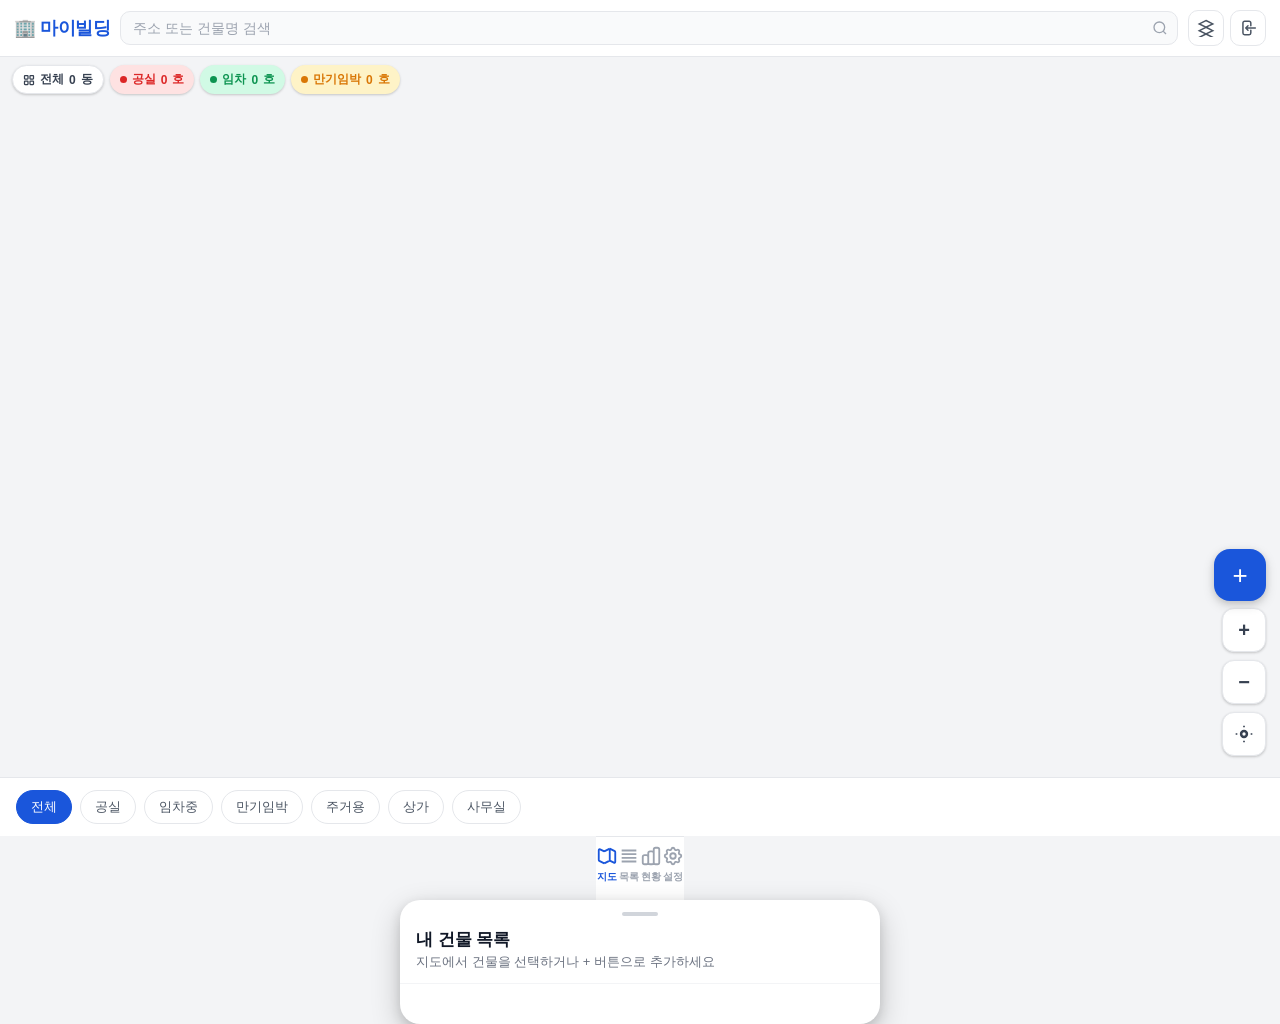
==== REMS/src/main/resources/static/main.html @ bf8f6534 "운영 경로로 수정" ====
<!DOCTYPE html>
<html lang="ko">
<head>
    <meta charset="UTF-8">
    <meta name="viewport" content="width=device-width, initial-scale=1.0, maximum-scale=1.0, user-scalable=no">
    <meta name="theme-color" content="#1a56db">
    <meta name="apple-mobile-web-app-capable" content="yes">
    <meta name="apple-mobile-web-app-status-bar-style" content="default">
    <meta name="apple-mobile-web-app-title" content="마이빌딩">
    <title>마이빌딩 — 부동산 현황 관리</title>
    <link rel="manifest" href="manifest.json">
    <link rel="apple-touch-icon" href="icons/icon-192.png">

    <!-- 스타일시트 -->
    <link rel="stylesheet" href="main.css">
</head>
<body>
<div id="app">
    <!-- TOP BAR -->
    <div id="topbar">
        <div class="logo">🏢 마이빌딩</div>
        <div id="search-wrap" style="position:relative;">
            <input id="search-input" type="text" placeholder="주소 또는 건물명 검색" autocomplete="off">
            <svg class="search-icon" width="16" height="16" fill="none" viewBox="0 0 24 24" stroke="currentColor" stroke-width="2">
                <circle cx="11" cy="11" r="8"/><path d="m21 21-4.35-4.35"/>
            </svg>
            <div id="search-results"></div>
        </div>
        <div id="topbar-actions">
            <button class="icon-btn" id="layer-btn" title="레이어">
                <svg width="18" height="18" fill="none" viewBox="0 0 24 24" stroke="currentColor" stroke-width="2">
                    <path d="M12 2l9 4.5-9 4.5-9-4.5L12 2zm0 9l9 4.5-9 4.5-9-4.5 9-4.5zm0 9l9 4.5-9 4.5-9-4.5 9-4.5"/>
                </svg>
            </button>

            <button class="icon-btn" id="logout-btn" title="로그아웃" onclick="logout(); location.href='login.html';">
                <svg width="18" height="18" fill="none" viewBox="0 0 24 24" stroke="currentColor" stroke-width="2">
                    <path stroke-linecap="round" stroke-linejoin="round" d="M15.75 9V5.25A2.25 2.25 0 0013.5 3h-6a2.25 2.25 0 00-2.25 2.25v13.5A2.25 2.25 0 007.5 21h6a2.25 2.25 0 002.25-2.25V15M12 9l-3 3m0 0l3 3m-3-3h12.75" />
                </svg>
            </button>
        </div>
    </div>

    <!-- MAP AREA -->
    <div id="map-wrap">
        <div id="map"></div>

        <!-- Stats bar -->
        <div id="stats-bar">
            <div class="stat-chip all" id="stat-all">
                <svg width="12" height="12" fill="none" viewBox="0 0 24 24" stroke="currentColor" stroke-width="2.5">
                    <rect x="3" y="3" width="7" height="7" rx="1"/><rect x="14" y="3" width="7" height="7" rx="1"/>
                    <rect x="3" y="14" width="7" height="7" rx="1"/><rect x="14" y="14" width="7" height="7" rx="1"/>
                </svg>
                전체 <span id="cnt-all">0</span>동
            </div>
            <div class="stat-chip empty">
                <div class="stat-dot"></div> 공실 <span id="cnt-empty">0</span>호
            </div>
            <div class="stat-chip occupied">
                <div class="stat-dot"></div> 임차 <span id="cnt-occupied">0</span>호
            </div>
            <div class="stat-chip expiring">
                <div class="stat-dot"></div> 만기임박 <span id="cnt-expiring">0</span>호
            </div>
        </div>

        <!-- Map picker UI -->
        <div id="map-picker-bar">📍 지도를 이동해서 건물 위치를 설정하세요</div>
        <div id="map-picker-crosshair">
            <svg width="40" height="60" viewBox="0 0 40 60">
                <circle cx="20" cy="20" r="12" fill="#1a56db" opacity="0.9"/>
                <circle cx="20" cy="20" r="5" fill="white"/>
                <path d="M20 32 L20 50" stroke="#1a56db" stroke-width="2.5" stroke-linecap="round"/>
            </svg>
        </div>
        <button id="map-picker-confirm">✓ 이 위치로 설정</button>

        <!-- Floating controls -->
        <div class="map-float-controls">
            <button class="map-ctrl-btn" id="zoom-in-btn">+</button>
            <button class="map-ctrl-btn" id="zoom-out-btn">−</button>
            <button class="map-ctrl-btn" id="my-location-btn" title="내 위치">
                <svg width="20" height="20" fill="none" viewBox="0 0 24 24" stroke="currentColor" stroke-width="2">
                    <circle cx="12" cy="12" r="3"/><path d="M12 2v2m0 16v2M2 12h2m16 0h2"/>
                    <path d="M12 8a4 4 0 100 8 4 4 0 000-8z"/>
                </svg>
            </button>
        </div>
        <button id="add-btn-float" title="건물 추가">+</button>

        <!-- Filter bar -->
        <div id="filter-bar">
            <div class="filter-chip active" data-filter="all">전체</div>
            <div class="filter-chip" data-filter="empty">공실</div>
            <div class="filter-chip" data-filter="occupied">임차중</div>
            <div class="filter-chip" data-filter="expiring">만기임박</div>
            <div class="filter-chip" data-filter="residential">주거용</div>
            <div class="filter-chip" data-filter="commercial">상가</div>
            <div class="filter-chip" data-filter="office">사무실</div>
        </div>
    </div>

    <!-- BOTTOM SHEET -->
    <div id="bottom-sheet">
        <div class="sheet-handle" id="sheet-handle"></div>
        <div class="sheet-header" id="sheet-header">
            <button class="sheet-close" id="sheet-close" onclick="closeSheet()">✕</button>
            <div class="sheet-title" id="sheet-title">내 건물 목록</div>
            <div class="sheet-subtitle" id="sheet-subtitle">지도에서 건물을 선택하거나 + 버튼으로 추가하세요</div>
        </div>
        <div class="sheet-body" id="sheet-body"></div>
    </div>

    <!-- BOTTOM NAV -->
    <nav id="bottom-nav">
        <button class="nav-tab active" data-tab="map" onclick="switchTab('map')">
            <svg fill="none" viewBox="0 0 24 24" stroke="currentColor" stroke-width="2">
                <path d="M9 20l-5.447-2.724A1 1 0 013 16.382V5.618a1 1 0 011.447-.894L9 7m0 13l6-3m-6-10l6-3m0 13l4.553 2.276A1 1 0 0021 18.382V7.618a1 1 0 00-.553-.894L15 4m0 13V4"/>
            </svg>
            지도
        </button>
        <button class="nav-tab" data-tab="list" onclick="switchTab('list')">
            <svg fill="none" viewBox="0 0 24 24" stroke="currentColor" stroke-width="2">
                <path d="M4 6h16M4 10h16M4 14h16M4 18h16"/>
            </svg>
            목록
        </button>
        <button class="nav-tab" data-tab="stats" onclick="switchTab('stats')">
            <svg fill="none" viewBox="0 0 24 24" stroke="currentColor" stroke-width="2">
                <path d="M9 19v-6a2 2 0 00-2-2H5a2 2 0 00-2 2v6a2 2 0 002 2h2a2 2 0 002-2zm0 0V9a2 2 0 012-2h2a2 2 0 012 2v10m-6 0a2 2 0 002 2h2a2 2 0 002-2m0 0V5a2 2 0 012-2h2a2 2 0 012 2v14a2 2 0 01-2 2h-2a2 2 0 01-2-2z"/>
            </svg>
            현황
        </button>
        <button class="nav-tab" data-tab="settings" onclick="switchTab('settings')">
            <svg fill="none" viewBox="0 0 24 24" stroke="currentColor" stroke-width="2">
                <path d="M10.325 4.317c.426-1.756 2.924-1.756 3.35 0a1.724 1.724 0 002.573 1.066c1.543-.94 3.31.826 2.37 2.37a1.724 1.724 0 001.065 2.572c1.756.426 1.756 2.924 0 3.35a1.724 1.724 0 00-1.066 2.573c.94 1.543-.826 3.31-2.37 2.37a1.724 1.724 0 00-2.572 1.065c-.426 1.756-2.924 1.756-3.35 0a1.724 1.724 0 00-2.573-1.066c-1.543.94-3.31-.826-2.37-2.37a1.724 1.724 0 00-1.065-2.572c-1.756-.426-1.756-2.924 0-3.35a1.724 1.724 0 001.066-2.573c-.94-1.543.826-3.31 2.37-2.37.996.608 2.296.07 2.572-1.065z"/>
                <path d="M15 12a3 3 0 11-6 0 3 3 0 016 0z"/>
            </svg>
            설정
        </button>
    </nav>
</div>

<!-- MODAL -->
<div id="modal-overlay">
    <div id="modal">
        <div class="modal-header">
            <span class="modal-title" id="modal-title">건물 추가</span>
            <button class="modal-close" onclick="closeModal()">✕</button>
        </div>
        <div class="modal-body" id="modal-body"></div>
        <div class="modal-footer" id="modal-footer"></div>
    </div>
</div>

<!-- TOAST -->
<div id="toast"></div>

<!-- 설정 (민감한 값) -->
<script src="config.js"></script>
<!-- 앱 스크립트 -->
<script src="main.js"></script>
<!-- 네이버맵 SDK 동적 로드 -->
<script>
    (function () {
        debugger;
        // config.js에서 네이버 맵 키를 가져옵니다.
        const key = (window.APP_CONFIG && window.APP_CONFIG.NAVER_MAP_CLIENT_ID);
        if (!key || key === 'YOUR_NAVER_MAP_CLIENT_ID') {
            if (typeof showMapFallback === 'function') showMapFallback();
            return;
        }
        var s = document.createElement('script');
        // 네이버 지도 API v3 URL 호출
        s.src = 'https://openapi.map.naver.com/openapi/v3/maps.js?submodules=geocoder&ncpKeyId=' + key;
        s.onload = function () {
            // 네이버 지도는 로드 완료 후 바로 initMap 호출 가능
            if (typeof initMap === 'function') initMap();
        };
        s.onerror = function () { if (typeof showMapFallback === 'function') showMapFallback(); };
        document.head.appendChild(s);
    })();
</script>
</body>
</html>
---- REMS/src/main/resources/static/main.css ----
*, *::before, *::after { box-sizing: border-box; margin: 0; padding: 0; }

:root {
    --blue: #1a56db;
    --blue-light: #e8f0fe;
    --blue-mid: #3b82f6;
    --green: #0d9451;
    --green-light: #d1fae5;
    --red: #dc2626;
    --red-light: #fee2e2;
    --amber: #d97706;
    --amber-light: #fef3c7;
    --gray-50: #f9fafb;
    --gray-100: #f3f4f6;
    --gray-200: #e5e7eb;
    --gray-300: #d1d5db;
    --gray-400: #9ca3af;
    --gray-500: #6b7280;
    --gray-600: #4b5563;
    --gray-700: #374151;
    --gray-800: #1f2937;
    --gray-900: #111827;
    --white: #ffffff;
    --shadow-sm: 0 1px 3px rgba(0,0,0,0.12), 0 1px 2px rgba(0,0,0,0.08);
    --shadow-md: 0 4px 12px rgba(0,0,0,0.15), 0 2px 6px rgba(0,0,0,0.10);
    --shadow-lg: 0 10px 30px rgba(0,0,0,0.20), 0 4px 12px rgba(0,0,0,0.12);
    --radius-sm: 8px;
    --radius-md: 12px;
    --radius-lg: 16px;
    --radius-xl: 20px;
    --font: -apple-system, BlinkMacSystemFont, 'Pretendard', 'Apple SD Gothic Neo', 'Noto Sans KR', sans-serif;
}

html, body { height: 100%; overflow: hidden; font-family: var(--font); background: var(--gray-100); }

/* ===== APP SHELL ===== */
#app { display: flex; flex-direction: column; height: 100vh; height: 100dvh; }

/* TOP BAR */
#topbar {
    display: flex; align-items: center; gap: 10px;
    padding: 10px 14px; padding-top: max(10px, env(safe-area-inset-top));
    background: var(--white); border-bottom: 1px solid var(--gray-200);
    z-index: 100; flex-shrink: 0;
}
#topbar .logo {
    font-size: 18px; font-weight: 700; color: var(--blue);
    letter-spacing: -0.5px; flex-shrink: 0;
}
#search-wrap {
    flex: 1; position: relative;
}
#search-input {
    width: 100%; padding: 8px 36px 8px 12px; border-radius: 10px;
    border: 1px solid var(--gray-200); background: var(--gray-50);
    font-size: 14px; color: var(--gray-800); outline: none;
    font-family: var(--font);
    transition: border-color 0.2s, box-shadow 0.2s;
}
#search-input:focus { border-color: var(--blue); box-shadow: 0 0 0 3px rgba(26,86,219,0.12); background: var(--white); }
#search-input::placeholder { color: var(--gray-400); }
.search-icon {
    position: absolute; right: 10px; top: 50%; transform: translateY(-50%);
    color: var(--gray-400); pointer-events: none;
}
#topbar-actions { display: flex; gap: 6px; flex-shrink: 0; }
.icon-btn {
    width: 36px; height: 36px; border-radius: 10px; border: 1px solid var(--gray-200);
    background: var(--white); display: flex; align-items: center; justify-content: center;
    cursor: pointer; color: var(--gray-600); font-size: 18px;
    transition: background 0.15s, color 0.15s;
}
.icon-btn:active { background: var(--gray-100); }
.icon-btn.active { background: var(--blue); color: var(--white); border-color: var(--blue); }

/* MAP CONTAINER */
#map-wrap { flex: 1; position: relative; overflow: hidden; }
#map { width: 100%; height: 100%; }

/* MAP FLOATING CONTROLS */
.map-float-controls {
    position: absolute; right: 14px; bottom: 80px; z-index: 50;
    display: flex; flex-direction: column; gap: 8px;
}
.map-ctrl-btn {
    width: 44px; height: 44px; border-radius: 12px;
    background: var(--white); border: 1px solid var(--gray-200);
    box-shadow: var(--shadow-sm); display: flex; align-items: center;
    justify-content: center; cursor: pointer; color: var(--gray-700);
    font-size: 20px; font-weight: 700; transition: background 0.15s;
}
.map-ctrl-btn:active { background: var(--gray-100); }

#add-btn-float {
    position: absolute; right: 14px; bottom: 235px; z-index: 50;
    width: 52px; height: 52px; border-radius: 16px;
    background: var(--blue); border: none; color: var(--white);
    box-shadow: var(--shadow-md); display: flex; align-items: center;
    justify-content: center; cursor: pointer; font-size: 26px;
    transition: transform 0.2s, box-shadow 0.2s;
}
#add-btn-float:active { transform: scale(0.93); }

/* STATS BAR */
#stats-bar {
    position: absolute; top: 0; left: 0; right: 0; z-index: 40;
    padding: 8px 12px;
    display: flex; gap: 6px; overflow-x: auto; scrollbar-width: none;
}
#stats-bar::-webkit-scrollbar { display: none; }
.stat-chip {
    flex-shrink: 0; display: flex; align-items: center; gap: 5px;
    padding: 5px 10px; border-radius: 20px;
    font-size: 12px; font-weight: 600; white-space: nowrap;
    box-shadow: var(--shadow-sm);
}
.stat-chip.all { background: var(--white); color: var(--gray-700); border: 1px solid var(--gray-200); }
.stat-chip.empty { background: var(--red-light); color: var(--red); }
.stat-chip.occupied { background: var(--green-light); color: var(--green); }
.stat-chip.expiring { background: var(--amber-light); color: var(--amber); }
.stat-dot { width: 7px; height: 7px; border-radius: 50%; }
.stat-chip.empty .stat-dot { background: var(--red); }
.stat-chip.occupied .stat-dot { background: var(--green); }
.stat-chip.expiring .stat-dot { background: var(--amber); }

/* ===== BOTTOM SHEET ===== */
#bottom-sheet {
    position: absolute; left: 0; right: 0; bottom: 0; z-index: 200;
    background: var(--white);
    border-radius: var(--radius-xl) var(--radius-xl) 0 0;
    box-shadow: var(--shadow-lg);
    transform: translateY(100%);
    transition: transform 0.35s cubic-bezier(0.32, 0.72, 0, 1);
    max-height: 88vh; max-height: 88dvh;
    display: flex; flex-direction: column;
    padding-bottom: max(16px, env(safe-area-inset-bottom));
}
#bottom-sheet.peek { transform: translateY(calc(100% - 120px)); }
#bottom-sheet.half { transform: translateY(20%); }
#bottom-sheet.full { transform: translateY(0); }

/* 화면 정중앙 카드 표시 */
#bottom-sheet.center {
    top: 50%; bottom: auto; left: 50%;
    transform: translate(-50%, -50%);
    border-radius: var(--radius-xl);
    width: calc(100% - 32px); max-width: 460px;
    max-height: 80vh; max-height: 80dvh;
}

.sheet-handle {
    flex-shrink: 0; display: flex; justify-content: center; padding: 12px;
    cursor: grab;
}
.sheet-handle::after {
    content: ''; width: 36px; height: 4px; border-radius: 2px;
    background: var(--gray-300);
}

.sheet-header {
    flex-shrink: 0; padding: 0 16px 12px;
    border-bottom: 1px solid var(--gray-100);
    position: relative;
}
.sheet-close {
    display: none;
    position: absolute; top: -4px; right: 12px;
    width: 32px; height: 32px; border-radius: 8px; border: none;
    background: var(--gray-100); cursor: pointer; color: var(--gray-600);
    font-size: 16px; align-items: center; justify-content: center;
    z-index: 2;
}
#bottom-sheet.center .sheet-close { display: flex; }
.sheet-title { font-size: 17px; font-weight: 700; color: var(--gray-900); }
.sheet-subtitle { font-size: 13px; color: var(--gray-500); margin-top: 2px; }
.sheet-body { flex: 1; overflow-y: auto; padding: 12px 16px; }

/* BUILDING CARD IN SHEET */
.building-info-grid {
    display: grid; grid-template-columns: 1fr 1fr; gap: 10px; margin-bottom: 14px;
}
.info-card {
    background: var(--gray-50); border-radius: var(--radius-md);
    padding: 10px 12px;
}
.info-card-label { font-size: 11px; color: var(--gray-500); font-weight: 500; }
.info-card-value { font-size: 15px; font-weight: 700; color: var(--gray-900); margin-top: 2px; }

/* UNIT LIST */
.unit-list { display: flex; flex-direction: column; gap: 8px; }
.unit-item {
    display: flex; align-items: center; gap: 12px;
    padding: 12px 14px; border-radius: var(--radius-md);
    border: 1px solid var(--gray-200); background: var(--white);
    cursor: pointer; transition: border-color 0.15s;
}
.unit-item:active { background: var(--gray-50); }
.unit-item.empty { border-left: 3px solid var(--red); }
.unit-item.occupied { border-left: 3px solid var(--green); }
.unit-item.expiring { border-left: 3px solid var(--amber); }
.unit-status-badge {
    flex-shrink: 0; font-size: 10px; font-weight: 700;
    padding: 3px 7px; border-radius: 6px;
}
.unit-item.empty .unit-status-badge { background: var(--red-light); color: var(--red); }
.unit-item.occupied .unit-status-badge { background: var(--green-light); color: var(--green); }
.unit-item.expiring .unit-status-badge { background: var(--amber-light); color: var(--amber); }
.unit-name { font-size: 14px; font-weight: 600; color: var(--gray-900); }
.unit-detail { font-size: 12px; color: var(--gray-500); margin-top: 1px; }
.unit-rent { margin-left: auto; text-align: right; flex-shrink: 0; }
.unit-rent-main { font-size: 13px; font-weight: 700; color: var(--gray-900); }
.unit-rent-sub { font-size: 11px; color: var(--gray-400); }

/* BUILDING LIST MODE */
.building-list-item {
    display: flex; align-items: center; gap: 12px;
    padding: 12px 14px; border-radius: var(--radius-md);
    border: 1px solid var(--gray-200); background: var(--white);
    cursor: pointer; margin-bottom: 8px;
    transition: border-color 0.15s;
}
.building-list-item:active { background: var(--gray-50); }
.building-thumb {
    width: 48px; height: 48px; border-radius: 12px;
    background: var(--blue-light); display: flex; align-items: center;
    justify-content: center; font-size: 22px; flex-shrink: 0;
}
.building-list-name { font-size: 15px; font-weight: 700; color: var(--gray-900); }
.building-list-addr { font-size: 12px; color: var(--gray-500); margin-top: 2px; }
.building-occupancy {
    margin-left: auto; text-align: right; flex-shrink: 0;
}
.occupancy-pct { font-size: 16px; font-weight: 700; color: var(--gray-900); }
.occupancy-label { font-size: 11px; color: var(--gray-400); }
.occupancy-bar {
    margin-top: 4px; height: 4px; background: var(--gray-200);
    border-radius: 2px; width: 60px; overflow: hidden;
}
.occupancy-fill { height: 100%; border-radius: 2px; background: var(--green); }

/* ===== MODAL / FULL FORM ===== */
#modal-overlay {
    display: none; position: fixed; inset: 0; z-index: 500;
    background: rgba(0,0,0,0.45);
    align-items: flex-end;
}
#modal-overlay.show { display: flex; }

#modal {
    background: var(--white); border-radius: var(--radius-xl) var(--radius-xl) 0 0;
    width: 100%; max-height: 92vh; max-height: 92dvh;
    display: flex; flex-direction: column;
    padding-bottom: max(20px, env(safe-area-inset-bottom));
    animation: slideUp 0.3s cubic-bezier(0.32, 0.72, 0, 1);
}
@keyframes slideUp { from { transform: translateY(100%); } to { transform: translateY(0); } }

.modal-header {
    flex-shrink: 0; padding: 16px 16px 12px;
    border-bottom: 1px solid var(--gray-100);
    display: flex; align-items: center; justify-content: space-between;
}
.modal-title { font-size: 17px; font-weight: 700; color: var(--gray-900); }
.modal-close {
    width: 32px; height: 32px; border-radius: 8px; border: none;
    background: var(--gray-100); cursor: pointer; color: var(--gray-600);
    font-size: 18px; display: flex; align-items: center; justify-content: center;
}
.modal-body { flex: 1; overflow-y: auto; padding: 16px; }
.modal-footer {
    flex-shrink: 0; padding: 12px 16px;
    border-top: 1px solid var(--gray-100);
    display: flex; gap: 10px;
}

/* FORM ELEMENTS */
.form-group { margin-bottom: 16px; }
.form-label { font-size: 13px; font-weight: 600; color: var(--gray-700); margin-bottom: 6px; display: block; }
.form-input, .form-select, .form-textarea {
    width: 100%; padding: 10px 12px; border-radius: 10px;
    border: 1px solid var(--gray-200); background: var(--gray-50);
    font-size: 15px; color: var(--gray-900); outline: none;
    font-family: var(--font);
    transition: border-color 0.2s, box-shadow 0.2s;
}
.form-input:focus, .form-select:focus, .form-textarea:focus {
    border-color: var(--blue); box-shadow: 0 0 0 3px rgba(26,86,219,0.12);
    background: var(--white);
}
.form-textarea { resize: vertical; min-height: 80px; line-height: 1.5; }
.form-row { display: grid; grid-template-columns: 1fr 1fr; gap: 10px; }
.form-section-title {
    font-size: 13px; font-weight: 700; color: var(--blue);
    text-transform: uppercase; letter-spacing: 0.5px;
    margin: 20px 0 12px; padding-bottom: 8px;
    border-bottom: 1px solid var(--blue-light);
}

/* STATUS SELECTOR */
.status-selector { display: flex; gap: 8px; }
.status-option {
    flex: 1; padding: 9px 6px; border-radius: 10px;
    border: 1.5px solid var(--gray-200); text-align: center;
    cursor: pointer; font-size: 13px; font-weight: 600;
    transition: all 0.15s;
}
.status-option[data-status="empty"] { color: var(--red); }
.status-option[data-status="occupied"] { color: var(--green); }
.status-option[data-status="expiring"] { color: var(--amber); }
.status-option.selected[data-status="empty"] { background: var(--red-light); border-color: var(--red); }
.status-option.selected[data-status="occupied"] { background: var(--green-light); border-color: var(--green); }
.status-option.selected[data-status="expiring"] { background: var(--amber-light); border-color: var(--amber); }

/* BUTTONS */
.btn-primary {
    flex: 1; padding: 13px; border-radius: 12px; border: none;
    background: var(--blue); color: var(--white);
    font-size: 15px; font-weight: 700; cursor: pointer;
    font-family: var(--font); transition: opacity 0.15s;
}
.btn-primary:active { opacity: 0.85; }
.btn-secondary {
    padding: 13px 20px; border-radius: 12px; border: 1px solid var(--gray-200);
    background: var(--white); color: var(--gray-700);
    font-size: 15px; font-weight: 600; cursor: pointer;
    font-family: var(--font); transition: background 0.15s;
}
.btn-secondary:active { background: var(--gray-100); }
.btn-danger {
    padding: 13px 20px; border-radius: 12px; border: 1px solid var(--red-light);
    background: var(--white); color: var(--red);
    font-size: 15px; font-weight: 600; cursor: pointer;
    font-family: var(--font);
}

/* BOTTOM TAB NAV */
#bottom-nav {
    flex-shrink: 0; display: flex;
    background: var(--white); border-top: 1px solid var(--gray-200);
    padding-bottom: max(8px, env(safe-area-inset-bottom));
}
.nav-tab {
    flex: 1; display: flex; flex-direction: column; align-items: center;
    gap: 3px; padding: 8px 0; cursor: pointer;
    color: var(--gray-400); font-size: 10px; font-weight: 600;
    transition: color 0.15s;
    border: none; background: none; font-family: var(--font);
}
.nav-tab.active { color: var(--blue); }
.nav-tab svg { width: 22px; height: 22px; }

/* EMPTY STATE */
.empty-state {
    display: flex; flex-direction: column; align-items: center;
    justify-content: center; padding: 40px 20px; text-align: center;
}
.empty-state-icon { font-size: 48px; margin-bottom: 12px; }
.empty-state-title { font-size: 16px; font-weight: 700; color: var(--gray-700); }
.empty-state-sub { font-size: 13px; color: var(--gray-400); margin-top: 6px; line-height: 1.5; }

/* TOAST */
#toast {
    position: fixed; bottom: 90px; left: 50%; transform: translateX(-50%) translateY(20px);
    background: var(--gray-900); color: var(--white);
    padding: 10px 20px; border-radius: 20px; font-size: 13px; font-weight: 500;
    opacity: 0; transition: opacity 0.25s, transform 0.25s; z-index: 9999;
    white-space: nowrap;
}
#toast.show { opacity: 1; transform: translateX(-50%) translateY(0); }

/* CUSTOM MAP MARKERS */
.kakao-custom-overlay { cursor: pointer; }

/* SEARCH AUTOCOMPLETE */
#search-results {
    position: absolute; top: 100%; left: 0; right: 0; z-index: 300;
    background: var(--white); border-radius: var(--radius-md);
    border: 1px solid var(--gray-200); box-shadow: var(--shadow-md);
    margin-top: 4px; overflow: hidden; display: none;
}
#search-results.show { display: block; }
.search-result-item {
    padding: 11px 14px; border-bottom: 1px solid var(--gray-100);
    cursor: pointer; font-size: 14px; color: var(--gray-800);
}
.search-result-item:last-child { border-bottom: none; }
.search-result-item:active { background: var(--gray-50); }
.search-result-sub { font-size: 12px; color: var(--gray-400); margin-top: 2px; }

/* MAP PICKER OVERLAY */
#map-picker-bar {
    display: none; position: absolute; top: 0; left: 0; right: 0; z-index: 150;
    background: var(--blue); color: var(--white);
    padding: 12px 16px; text-align: center;
    font-size: 14px; font-weight: 600;
}
#map-picker-bar.show { display: block; }
#map-picker-crosshair {
    display: none; position: absolute; top: 50%; left: 50%; z-index: 140;
    transform: translate(-50%, -50%) translateY(-16px);
    pointer-events: none;
}
#map-picker-crosshair.show { display: block; }
#map-picker-confirm {
    display: none; position: absolute; bottom: 90px; left: 50%; z-index: 150;
    transform: translateX(-50%);
    background: var(--blue); color: var(--white);
    border: none; border-radius: 14px;
    padding: 13px 32px; font-size: 15px; font-weight: 700;
    cursor: pointer; box-shadow: var(--shadow-md);
    font-family: var(--font); white-space: nowrap;
}
#map-picker-confirm.show { display: block; }

/* FILTER BAR */
#filter-bar {
    position: absolute; bottom: 0; left: 0; right: 0;
    background: var(--white); border-top: 1px solid var(--gray-200);
    padding: 12px 16px; z-index: 50;
    display: flex; gap: 8px; overflow-x: auto; scrollbar-width: none;
}
#filter-bar::-webkit-scrollbar { display: none; }
.filter-chip {
    flex-shrink: 0; padding: 7px 14px; border-radius: 20px;
    border: 1px solid var(--gray-200); background: var(--white);
    font-size: 13px; font-weight: 500; color: var(--gray-600);
    cursor: pointer; white-space: nowrap;
    transition: all 0.15s;
}
.filter-chip.active { background: var(--blue); color: var(--white); border-color: var(--blue); }

/* UNIT DETAIL MODAL TABS */
.unit-tabs { display: flex; margin-bottom: 16px; border-bottom: 1px solid var(--gray-200); }
.unit-tab {
    flex: 1; padding: 10px; text-align: center; cursor: pointer;
    font-size: 14px; font-weight: 600; color: var(--gray-400);
    border-bottom: 2px solid transparent; transition: color 0.15s, border-color 0.15s;
}
.unit-tab.active { color: var(--blue); border-bottom-color: var(--blue); }

/* PINCH ZOOM HINT */
.map-hint {
    position: absolute; bottom: 60px; left: 50%; transform: translateX(-50%);
    background: rgba(0,0,0,0.6); color: var(--white);
    padding: 6px 14px; border-radius: 20px; font-size: 12px;
    pointer-events: none; z-index: 30; opacity: 0;
    animation: fadeHint 3s ease-in-out forwards;
}
@keyframes fadeHint {
    0% { opacity: 0; } 10% { opacity: 1; } 80% { opacity: 1; } 100% { opacity: 0; }
}

/* RESPONSIVE — tablet */
@media (min-width: 640px) {
    #bottom-sheet { max-width: 480px; left: 50%; transform: translateX(-50%) translateY(100%); border-radius: var(--radius-xl); }
    #bottom-sheet.peek { transform: translateX(-50%) translateY(calc(100% - 120px)); }
    #bottom-sheet.half { transform: translateX(-50%) translateY(20%); }
    #bottom-sheet.full { transform: translateX(-50%) translateY(0); }
    #bottom-sheet.center { transform: translate(-50%, -50%); }
    #bottom-nav { max-width: 480px; margin: 0 auto; }
}
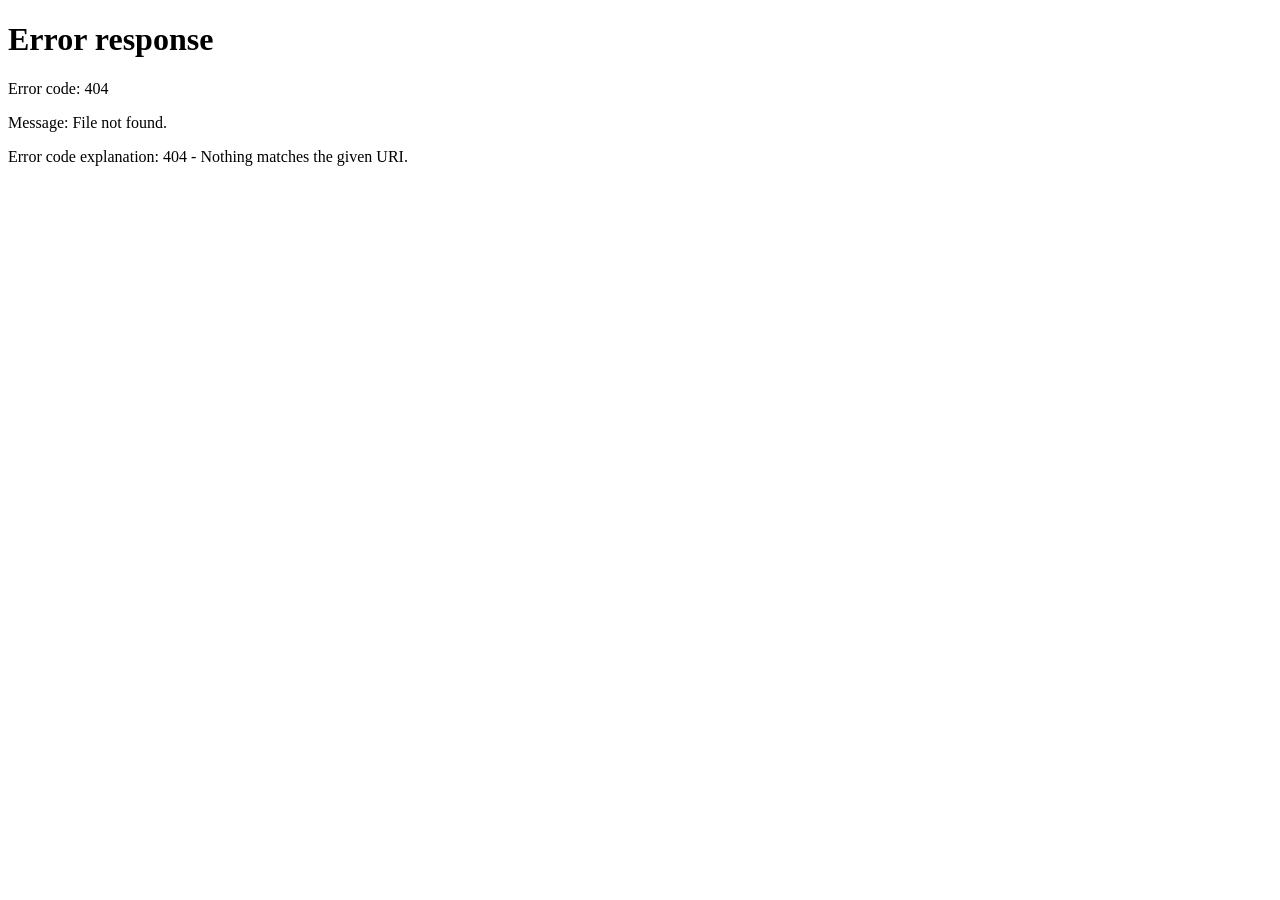
==== commit c67c33d2: "건물 생성 시 주소 입력하면 해당 위치로 자동 입력, 건물 생성 시 이미지 추가" ====
--- a/REMS/src/main/resources/static/main.html
+++ b/REMS/src/main/resources/static/main.html
@@ -66,7 +66,11 @@
         </div>
 
         <!-- Map picker UI -->
-        <div id="map-picker-bar">📍 지도를 이동해서 건물 위치를 설정하세요</div>
+        <div id="map-picker-bar">📍 지도를 이동하거나 주소를 검색해 건물 위치를 설정하세요</div>
+        <div id="map-picker-search">
+            <input id="picker-search-input" type="text" placeholder="주소 검색 후 Enter — 그 위치로 이동" autocomplete="off">
+            <div id="picker-search-results"></div>
+        </div>
         <div id="map-picker-crosshair">
             <svg width="40" height="60" viewBox="0 0 40 60">
                 <circle cx="20" cy="20" r="12" fill="#1a56db" opacity="0.9"/>
@@ -157,10 +161,8 @@
 <!-- TOAST -->
 <div id="toast"></div>
 
-<!-- 설정 (민감한 값) -->
-<script src="config.js"></script>
-<!-- 앱 스크립트 -->
-<script src="main.js"></script>
+<script src="config.js?v=1.0.0"></script>
+<script src="main.js?v=1.0.0"></script>
 <!-- 네이버맵 SDK 동적 로드 -->
 <script>
     (function () {
--- a/REMS/src/main/resources/static/main.css
+++ b/REMS/src/main/resources/static/main.css
@@ -34,7 +34,7 @@
 html, body { height: 100%; overflow: hidden; font-family: var(--font); background: var(--gray-100); }
 
 /* ===== APP SHELL ===== */
-#app { display: flex; flex-direction: column; height: 100vh; height: 100dvh; }
+#app { display: flex; flex-direction: column; height: 100vh; height: 100dvh; position: relative; }
 
 /* TOP BAR */
 #topbar {
@@ -96,10 +96,13 @@
     width: 52px; height: 52px; border-radius: 16px;
     background: var(--blue); border: none; color: var(--white);
     box-shadow: var(--shadow-md); display: flex; align-items: center;
-    justify-content: center; cursor: pointer; font-size: 26px;
-    transition: transform 0.2s, box-shadow 0.2s;
+    justify-content: center; cursor: pointer; font-size: 26px; line-height: 1;
+    transition: transform 0.25s cubic-bezier(0.34,1.56,0.64,1), background 0.25s, box-shadow 0.2s;
 }
 #add-btn-float:active { transform: scale(0.93); }
+/* 위치 설정(피커) 활성 상태 — + 가 45° 회전해 × 모양이 되고 색이 바뀜 */
+#add-btn-float.picking { background: var(--gray-700); transform: rotate(45deg); }
+#add-btn-float.picking:active { transform: rotate(45deg) scale(0.93); }
 
 /* STATS BAR */
 #stats-bar {
@@ -148,6 +151,15 @@
     max-height: 80vh; max-height: 80dvh;
 }
 
+/* 목록/현황/설정 탭 — 상단바 아래부터 하단 네비 위까지 꽉 채움 */
+#bottom-sheet.tabview {
+    top: calc(env(safe-area-inset-top, 0px) + 56px);
+    bottom: 0; left: 0; right: 0;
+    transform: none;
+    max-height: none; height: auto;
+    border-radius: var(--radius-xl) var(--radius-xl) 0 0;
+}
+
 .sheet-handle {
     flex-shrink: 0; display: flex; justify-content: center; padding: 12px;
     cursor: grab;
@@ -173,7 +185,7 @@
 #bottom-sheet.center .sheet-close { display: flex; }
 .sheet-title { font-size: 17px; font-weight: 700; color: var(--gray-900); }
 .sheet-subtitle { font-size: 13px; color: var(--gray-500); margin-top: 2px; }
-.sheet-body { flex: 1; overflow-y: auto; padding: 12px 16px; }
+.sheet-body { flex: 1; overflow-y: auto; padding: 12px 16px; padding-bottom: 80px; }
 
 /* BUILDING CARD IN SHEET */
 .building-info-grid {
@@ -335,19 +347,28 @@
 
 /* BOTTOM TAB NAV */
 #bottom-nav {
-    flex-shrink: 0; display: flex;
-    background: var(--white); border-top: 1px solid var(--gray-200);
-    padding-bottom: max(8px, env(safe-area-inset-bottom));
+    flex-shrink: 0; display: flex; gap: 4px;
+    position: relative; z-index: 400;     /* 바텀시트(200) 위에 항상 보이도록 */
+    background: rgba(255,255,255,0.92);
+    backdrop-filter: saturate(180%) blur(12px);
+    -webkit-backdrop-filter: saturate(180%) blur(12px);
+    border-top: 1px solid var(--gray-100);
+    box-shadow: 0 -4px 20px rgba(17,24,39,0.06);
+    padding: 6px 10px;
+    padding-bottom: max(6px, env(safe-area-inset-bottom));
 }
 .nav-tab {
     flex: 1; display: flex; flex-direction: column; align-items: center;
-    gap: 3px; padding: 8px 0; cursor: pointer;
-    color: var(--gray-400); font-size: 10px; font-weight: 600;
-    transition: color 0.15s;
+    gap: 4px; padding: 7px 0; cursor: pointer;
+    color: var(--gray-400); font-size: 10.5px; font-weight: 600;
     border: none; background: none; font-family: var(--font);
-}
-.nav-tab.active { color: var(--blue); }
-.nav-tab svg { width: 22px; height: 22px; }
+    border-radius: 14px;
+    transition: color 0.2s ease, background 0.2s ease, transform 0.12s ease;
+}
+.nav-tab:active { transform: scale(0.9); }
+.nav-tab.active { color: var(--blue); background: var(--blue-light); }
+.nav-tab svg { width: 22px; height: 22px; transition: transform 0.2s ease; }
+.nav-tab.active svg { transform: translateY(-1px) scale(1.08); }
 
 /* EMPTY STATE */
 .empty-state {
@@ -395,6 +416,27 @@
     font-size: 14px; font-weight: 600;
 }
 #map-picker-bar.show { display: block; }
+
+/* 위치 설정 모드 — 주소 검색창 */
+#map-picker-search {
+    display: none; position: absolute; top: 56px; left: 12px; right: 12px; z-index: 151;
+}
+#map-picker-search.show { display: block; }
+#picker-search-input {
+    width: 100%; padding: 12px 14px;
+    border: none; border-radius: var(--radius-md);
+    background: var(--white); box-shadow: var(--shadow-md);
+    font-size: 14px; color: var(--gray-800); font-family: var(--font); outline: none;
+}
+#picker-search-input:focus { box-shadow: 0 0 0 3px rgba(26,86,219,0.18), var(--shadow-md); }
+#picker-search-input::placeholder { color: var(--gray-400); }
+#picker-search-results {
+    position: absolute; top: 100%; left: 0; right: 0; z-index: 152;
+    background: var(--white); border-radius: var(--radius-md);
+    border: 1px solid var(--gray-200); box-shadow: var(--shadow-md);
+    margin-top: 6px; overflow: hidden auto; display: none; max-height: 240px;
+}
+#picker-search-results.show { display: block; }
 #map-picker-crosshair {
     display: none; position: absolute; top: 50%; left: 50%; z-index: 140;
     transform: translate(-50%, -50%) translateY(-16px);
@@ -457,5 +499,6 @@
     #bottom-sheet.half { transform: translateX(-50%) translateY(20%); }
     #bottom-sheet.full { transform: translateX(-50%) translateY(0); }
     #bottom-sheet.center { transform: translate(-50%, -50%); }
+    #bottom-sheet.tabview { left: 50%; right: auto; width: 100%; max-width: 480px; transform: translateX(-50%); }
     #bottom-nav { max-width: 480px; margin: 0 auto; }
 }
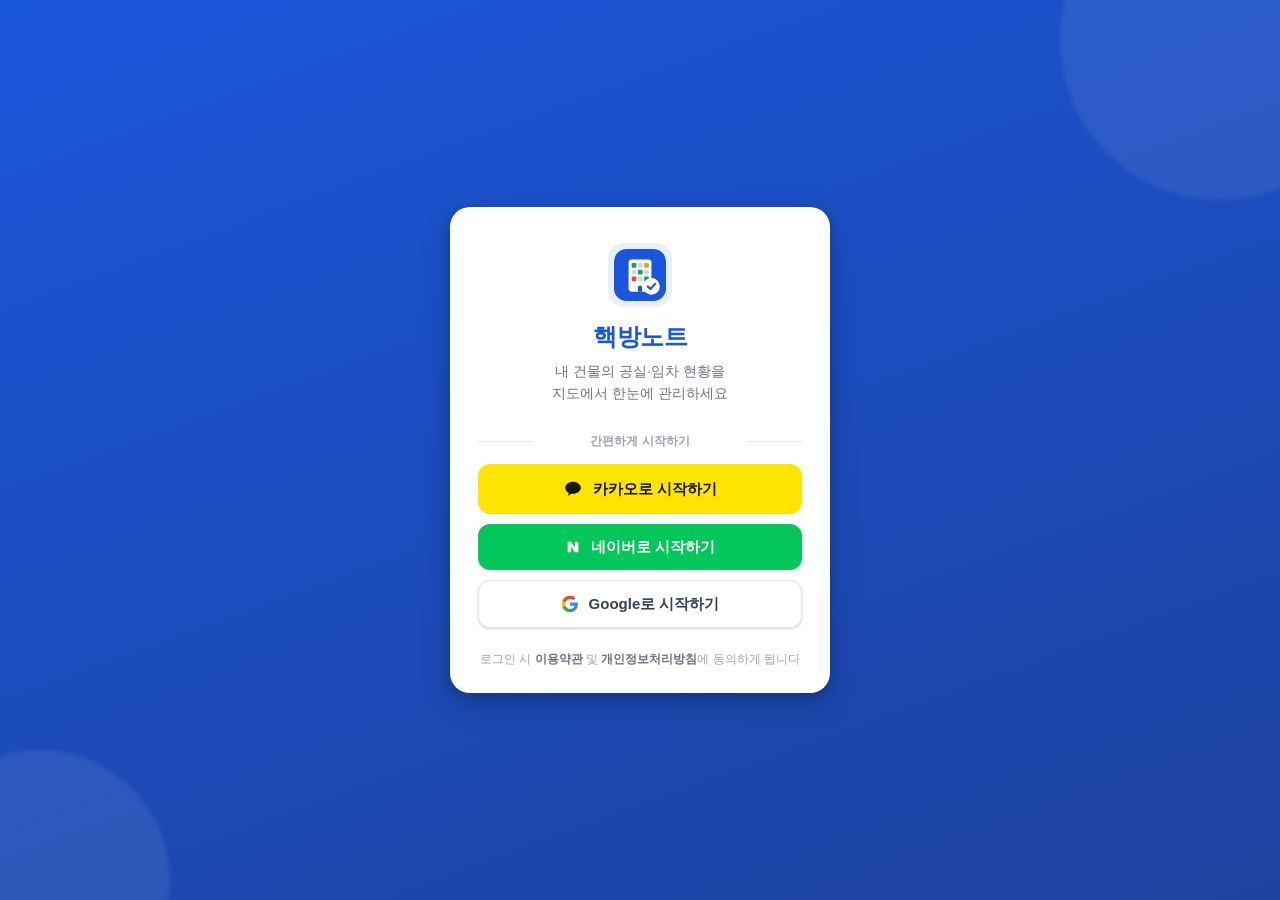
==== commit 3dda4695: "공인중개사사무소 속성값 추가, 매물 수정 잠금 버그 수정, 이름 표시, 매물 상세 공인중개사사무소 카드, 설정 → ‘내 정보 수정’ 모달" ====
--- a/REMS/src/main/resources/static/main.html
+++ b/REMS/src/main/resources/static/main.html
@@ -6,10 +6,11 @@
     <meta name="theme-color" content="#1a56db">
     <meta name="apple-mobile-web-app-capable" content="yes">
     <meta name="apple-mobile-web-app-status-bar-style" content="default">
-    <meta name="apple-mobile-web-app-title" content="마이빌딩">
-    <title>마이빌딩 — 부동산 현황 관리</title>
+    <meta name="apple-mobile-web-app-title" content="핵방노트">
+    <title>핵방노트 — 부동산 현황 관리</title>
     <link rel="manifest" href="manifest.json">
-    <link rel="apple-touch-icon" href="icons/icon-192.png">
+    <link rel="apple-touch-icon" href="icons/apple-touch-icon.png">
+    <link rel="icon" type="image/png" sizes="32x32" href="icons/favicon-32.png">
 
     <!-- 스타일시트 -->
     <link rel="stylesheet" href="main.css">
@@ -18,7 +19,7 @@
 <div id="app">
     <!-- TOP BAR -->
     <div id="topbar">
-        <div class="logo">🏢 마이빌딩</div>
+        <div class="logo"><svg class="brand-mark" width="24" height="24" viewBox="0 0 100 100" xmlns="http://www.w3.org/2000/svg" aria-hidden="true" style="vertical-align:-6px;margin-right:6px;"><rect width="100" height="100" rx="24" fill="#1a56db"/><rect x="28" y="20" width="44" height="62" rx="6" fill="#fff"/><rect x="34" y="27" width="9" height="9" rx="2" fill="#16a34a"/><rect x="46" y="27" width="9" height="9" rx="2" fill="#cdd9ef"/><rect x="58" y="27" width="9" height="9" rx="2" fill="#f59e0b"/><rect x="34" y="40" width="9" height="9" rx="2" fill="#cdd9ef"/><rect x="46" y="40" width="9" height="9" rx="2" fill="#16a34a"/><rect x="58" y="40" width="9" height="9" rx="2" fill="#cdd9ef"/><rect x="34" y="53" width="9" height="9" rx="2" fill="#ef4444"/><rect x="46" y="53" width="9" height="9" rx="2" fill="#cdd9ef"/><rect x="58" y="53" width="9" height="9" rx="2" fill="#16a34a"/><path d="M46 82 v-8 a4 4 0 0 1 8 0 v8 z" fill="#1a56db"/><circle cx="72" cy="72" r="16" fill="#fff"/><path d="M65 72 l5 5 l9 -10" fill="none" stroke="#1a56db" stroke-width="4" stroke-linecap="round" stroke-linejoin="round"/></svg>핵방노트</div>
         <div id="search-wrap" style="position:relative;">
             <input id="search-input" type="text" placeholder="주소 또는 건물명 검색" autocomplete="off">
             <svg class="search-icon" width="16" height="16" fill="none" viewBox="0 0 24 24" stroke="currentColor" stroke-width="2">
@@ -27,13 +28,13 @@
             <div id="search-results"></div>
         </div>
         <div id="topbar-actions">
-            <button class="icon-btn" id="layer-btn" title="레이어">
+            <button class="icon-btn" id="filter-btn" title="필터">
                 <svg width="18" height="18" fill="none" viewBox="0 0 24 24" stroke="currentColor" stroke-width="2">
-                    <path d="M12 2l9 4.5-9 4.5-9-4.5L12 2zm0 9l9 4.5-9 4.5-9-4.5 9-4.5zm0 9l9 4.5-9 4.5-9-4.5 9-4.5"/>
+                    <path stroke-linecap="round" stroke-linejoin="round" d="M3 5h18M6 12h12M10 19h4"/>
                 </svg>
             </button>
 
-            <button class="icon-btn" id="logout-btn" title="로그아웃" onclick="logout(); location.href='login.html';">
+            <button class="icon-btn" id="logout-btn" title="로그아웃" onclick="confirmLogout()">
                 <svg width="18" height="18" fill="none" viewBox="0 0 24 24" stroke="currentColor" stroke-width="2">
                     <path stroke-linecap="round" stroke-linejoin="round" d="M15.75 9V5.25A2.25 2.25 0 0013.5 3h-6a2.25 2.25 0 00-2.25 2.25v13.5A2.25 2.25 0 007.5 21h6a2.25 2.25 0 002.25-2.25V15M12 9l-3 3m0 0l3 3m-3-3h12.75" />
                 </svg>
@@ -41,32 +42,25 @@
         </div>
     </div>
 
+    <!-- FILTER PANEL (필터 버튼에서 쑥 나오는 폼) -->
+    <div id="filter-panel">
+        <div class="filter-panel-title">필터</div>
+        <div class="filter-chip active" data-filter="all">전체</div>
+        <div class="filter-chip" data-filter="empty">공실</div>
+        <div class="filter-chip" data-filter="occupied">임차중</div>
+        <div class="filter-chip" data-filter="expiring">만기임박</div>
+        <div class="filter-chip" data-filter="house">단독&다중</div>
+        <div class="filter-chip" data-filter="multiplex">다세대</div>
+        <div class="filter-chip" data-filter="officetel">오피스텔</div>
+        <div class="filter-chip" data-filter="commercial">상가</div>
+    </div>
+
     <!-- MAP AREA -->
     <div id="map-wrap">
         <div id="map"></div>
 
-        <!-- Stats bar -->
-        <div id="stats-bar">
-            <div class="stat-chip all" id="stat-all">
-                <svg width="12" height="12" fill="none" viewBox="0 0 24 24" stroke="currentColor" stroke-width="2.5">
-                    <rect x="3" y="3" width="7" height="7" rx="1"/><rect x="14" y="3" width="7" height="7" rx="1"/>
-                    <rect x="3" y="14" width="7" height="7" rx="1"/><rect x="14" y="14" width="7" height="7" rx="1"/>
-                </svg>
-                전체 <span id="cnt-all">0</span>동
-            </div>
-            <div class="stat-chip empty">
-                <div class="stat-dot"></div> 공실 <span id="cnt-empty">0</span>호
-            </div>
-            <div class="stat-chip occupied">
-                <div class="stat-dot"></div> 임차 <span id="cnt-occupied">0</span>호
-            </div>
-            <div class="stat-chip expiring">
-                <div class="stat-dot"></div> 만기임박 <span id="cnt-expiring">0</span>호
-            </div>
-        </div>
-
         <!-- Map picker UI -->
-        <div id="map-picker-bar">📍 지도를 이동하거나 주소를 검색해 건물 위치를 설정하세요</div>
+        <div id="map-picker-bar"><svg width="16" height="16" viewBox="0 0 24 24" fill="none" stroke="currentColor" stroke-width="2" stroke-linecap="round" stroke-linejoin="round" style="vertical-align:middle;" aria-hidden="true"><path d="M21 10c0 7-9 13-9 13s-9-6-9-13a9 9 0 0 1 18 0z"/><circle cx="12" cy="10" r="3"/></svg> 지도를 이동하거나 주소를 검색해 건물 위치를 설정하세요</div>
         <div id="map-picker-search">
             <input id="picker-search-input" type="text" placeholder="주소 검색 후 Enter — 그 위치로 이동" autocomplete="off">
             <div id="picker-search-results"></div>
@@ -78,7 +72,7 @@
                 <path d="M20 32 L20 50" stroke="#1a56db" stroke-width="2.5" stroke-linecap="round"/>
             </svg>
         </div>
-        <button id="map-picker-confirm">✓ 이 위치로 설정</button>
+        <button id="map-picker-confirm"><svg width="16" height="16" viewBox="0 0 24 24" fill="none" stroke="currentColor" stroke-width="2" stroke-linecap="round" stroke-linejoin="round" style="vertical-align:middle;" aria-hidden="true"><polyline points="20 6 9 17 4 12"/></svg> 이 위치로 설정</button>
 
         <!-- Floating controls -->
         <div class="map-float-controls">
@@ -92,24 +86,13 @@
             </button>
         </div>
         <button id="add-btn-float" title="건물 추가">+</button>
-
-        <!-- Filter bar -->
-        <div id="filter-bar">
-            <div class="filter-chip active" data-filter="all">전체</div>
-            <div class="filter-chip" data-filter="empty">공실</div>
-            <div class="filter-chip" data-filter="occupied">임차중</div>
-            <div class="filter-chip" data-filter="expiring">만기임박</div>
-            <div class="filter-chip" data-filter="residential">주거용</div>
-            <div class="filter-chip" data-filter="commercial">상가</div>
-            <div class="filter-chip" data-filter="office">사무실</div>
-        </div>
     </div>
 
     <!-- BOTTOM SHEET -->
     <div id="bottom-sheet">
         <div class="sheet-handle" id="sheet-handle"></div>
         <div class="sheet-header" id="sheet-header">
-            <button class="sheet-close" id="sheet-close" onclick="closeSheet()">✕</button>
+            <button class="sheet-close" id="sheet-close" onclick="closeSheet()"><svg width="16" height="16" viewBox="0 0 24 24" fill="none" stroke="currentColor" stroke-width="2" stroke-linecap="round" stroke-linejoin="round" style="vertical-align:middle;" aria-hidden="true"><line x1="18" y1="6" x2="6" y2="18"/><line x1="6" y1="6" x2="18" y2="18"/></svg></button>
             <div class="sheet-title" id="sheet-title">내 건물 목록</div>
             <div class="sheet-subtitle" id="sheet-subtitle">지도에서 건물을 선택하거나 + 버튼으로 추가하세요</div>
         </div>
@@ -151,7 +134,7 @@
     <div id="modal">
         <div class="modal-header">
             <span class="modal-title" id="modal-title">건물 추가</span>
-            <button class="modal-close" onclick="closeModal()">✕</button>
+            <button class="modal-close" onclick="closeModal()"><svg width="16" height="16" viewBox="0 0 24 24" fill="none" stroke="currentColor" stroke-width="2" stroke-linecap="round" stroke-linejoin="round" style="vertical-align:middle;" aria-hidden="true"><line x1="18" y1="6" x2="6" y2="18"/><line x1="6" y1="6" x2="18" y2="18"/></svg></button>
         </div>
         <div class="modal-body" id="modal-body"></div>
         <div class="modal-footer" id="modal-footer"></div>
@@ -160,6 +143,12 @@
 
 <!-- TOAST -->
 <div id="toast"></div>
+
+<!-- IMAGE VIEWER (이미지 확대 보기) -->
+<div id="image-viewer" onclick="closeImageViewer()">
+    <button id="image-viewer-close" onclick="closeImageViewer()" title="닫기"><svg width="16" height="16" viewBox="0 0 24 24" fill="none" stroke="currentColor" stroke-width="2" stroke-linecap="round" stroke-linejoin="round" style="vertical-align:middle;" aria-hidden="true"><line x1="18" y1="6" x2="6" y2="18"/><line x1="6" y1="6" x2="18" y2="18"/></svg></button>
+    <img id="image-viewer-img" src="" alt="확대 이미지">
+</div>
 
 <script src="config.js?v=1.0.0"></script>
 <script src="main.js?v=1.0.0"></script>
--- a/REMS/src/main/resources/static/main.css
+++ b/REMS/src/main/resources/static/main.css
@@ -77,9 +77,9 @@
 #map-wrap { flex: 1; position: relative; overflow: hidden; }
 #map { width: 100%; height: 100%; }
 
-/* MAP FLOATING CONTROLS */
+/* MAP FLOATING CONTROLS — 확대/축소/현위치: 화면 왼쪽 하단 */
 .map-float-controls {
-    position: absolute; right: 14px; bottom: 80px; z-index: 50;
+    position: absolute; left: 14px; bottom: 162px; z-index: 50;
     display: flex; flex-direction: column; gap: 8px;
 }
 .map-ctrl-btn {
@@ -91,18 +91,23 @@
 }
 .map-ctrl-btn:active { background: var(--gray-100); }
 
+/* 건물 추가(+) — 화면 오른쪽 제일 하단, 확대/축소 버튼과 동일 크기 */
 #add-btn-float {
-    position: absolute; right: 14px; bottom: 235px; z-index: 50;
-    width: 52px; height: 52px; border-radius: 16px;
+    position: absolute; right: 14px; bottom: 162px; z-index: 50;
+    width: 44px; height: 44px; border-radius: 12px;
     background: var(--blue); border: none; color: var(--white);
     box-shadow: var(--shadow-md); display: flex; align-items: center;
-    justify-content: center; cursor: pointer; font-size: 26px; line-height: 1;
+    justify-content: center; cursor: pointer; font-size: 24px; line-height: 1;
     transition: transform 0.25s cubic-bezier(0.34,1.56,0.64,1), background 0.25s, box-shadow 0.2s;
 }
 #add-btn-float:active { transform: scale(0.93); }
-/* 위치 설정(피커) 활성 상태 — + 가 45° 회전해 × 모양이 되고 색이 바뀜 */
-#add-btn-float.picking { background: var(--gray-700); transform: rotate(45deg); }
-#add-btn-float.picking:active { transform: rotate(45deg) scale(0.93); }
+/* 위치 설정(피커) 활성 — + 가 45° 회전해 × 가 되고, 취소(빨강) 스타일로 강조 */
+#add-btn-float.picking {
+    background: var(--red); color: var(--white);
+    transform: rotate(45deg);
+    box-shadow: 0 4px 16px rgba(220,38,38,0.45), 0 2px 6px rgba(220,38,38,0.30);
+}
+#add-btn-float.picking:active { transform: rotate(45deg) scale(0.92); }
 
 /* STATS BAR */
 #stats-bar {
@@ -278,7 +283,7 @@
     background: var(--gray-100); cursor: pointer; color: var(--gray-600);
     font-size: 18px; display: flex; align-items: center; justify-content: center;
 }
-.modal-body { flex: 1; overflow-y: auto; padding: 16px; }
+.modal-body { flex: 1; overflow-y: auto; overflow-x: hidden; padding: 16px; }
 .modal-footer {
     flex-shrink: 0; padding: 12px 16px;
     border-top: 1px solid var(--gray-100);
@@ -300,7 +305,9 @@
     background: var(--white);
 }
 .form-textarea { resize: vertical; min-height: 80px; line-height: 1.5; }
+.form-input, .form-select, .form-textarea { min-width: 0; max-width: 100%; }
 .form-row { display: grid; grid-template-columns: 1fr 1fr; gap: 10px; }
+.form-row > * { min-width: 0; }   /* 그리드 칼럼이 number/date 인풋 고유너비로 넘쳐 가로 스크롤 생기는 것 방지 */
 .form-section-title {
     font-size: 13px; font-weight: 700; color: var(--blue);
     text-transform: uppercase; letter-spacing: 0.5px;
@@ -501,4 +508,390 @@
     #bottom-sheet.center { transform: translate(-50%, -50%); }
     #bottom-sheet.tabview { left: 50%; right: auto; width: 100%; max-width: 480px; transform: translateX(-50%); }
     #bottom-nav { max-width: 480px; margin: 0 auto; }
-}+}
+/* ===== 건물 사진 (상세) — 잘리지 않고 전체 표시 ===== */
+.building-photo {
+    width: 100%;
+    height: auto;
+    max-height: 280px;
+    object-fit: contain;            /* 잘림 없이 전체가 보이도록 */
+    background: var(--gray-100);
+    border-radius: 12px;
+    margin-bottom: 12px;
+    display: block;
+    cursor: zoom-in;                /* 클릭하면 확대 */
+}
+
+/* ===== 이미지 확대 보기 (라이트박스) ===== */
+#image-viewer {
+    display: none;
+    position: fixed;
+    inset: 0;
+    z-index: 4000;
+    background: rgba(0, 0, 0, 0.92);
+    /* 큰 이미지는 스크롤/드래그로 볼 수 있게, 작은 이미지는 가운데 정렬 */
+    overflow: auto;
+    cursor: zoom-out;
+    padding: 24px;
+    -webkit-overflow-scrolling: touch;
+}
+#image-viewer.show { display: flex; align-items: center; justify-content: center; }
+#image-viewer img {
+    max-width: 96vw;                /* 화면을 넘지 않게 → 어쨋든 화면에 모두 표시 */
+    max-height: 92vh;
+    object-fit: contain;
+    border-radius: 8px;
+    box-shadow: 0 12px 48px rgba(0, 0, 0, 0.5);
+    margin: auto;
+}
+#image-viewer-close {
+    position: fixed;
+    top: 16px;
+    right: 16px;
+    width: 40px;
+    height: 40px;
+    border-radius: 50%;
+    border: none;
+    background: rgba(255, 255, 255, 0.18);
+    color: #fff;
+    font-size: 18px;
+    cursor: pointer;
+    z-index: 4001;
+}
+#image-viewer-close:active { background: rgba(255, 255, 255, 0.3); }
+
+
+/* ===== 건물 이미지(여러 장) 갤러리 & 폼 썸네일 ===== */
+/* 가로 스와이프 캐러셀 */
+.gallery-wrap { position: relative; margin-bottom: 14px; }
+.gal-track {
+    display: flex;
+    overflow-x: auto;
+    scroll-snap-type: x mandatory;
+    -webkit-overflow-scrolling: touch;
+    border-radius: 12px;
+    scrollbar-width: none;          /* Firefox: 스크롤바 숨김 */
+    height: 240px;                  /* 첫 이미지 로드 후 JS가 비율에 맞게 재설정 */
+    background: var(--gray-100);    /* contain 여백(레터박스) 배경 */
+}
+.gal-track::-webkit-scrollbar { display: none; }   /* Chrome/Safari: 스크롤바 숨김 */
+.gal-slide { flex: 0 0 100%; scroll-snap-align: center; }
+.gal-slide img {
+    width: 100%; height: 100%; object-fit: contain; display: block;  /* 잘림 없이 전체 표시 */
+    cursor: pointer;
+}
+.gal-counter {
+    position: absolute; top: 8px; right: 8px;
+    background: rgba(0,0,0,0.55); color: #fff;
+    font-size: 11px; font-weight: 600; padding: 3px 9px; border-radius: 12px;
+    pointer-events: none; letter-spacing: 0.3px;
+}
+.gal-dots { display: flex; justify-content: center; gap: 6px; margin-top: 8px; }
+.gal-dot {
+    width: 6px; height: 6px; border-radius: 50%;
+    background: var(--gray-300); transition: width 0.2s, background 0.2s, border-radius 0.2s;
+}
+.gal-dot.active { background: var(--blue); width: 18px; border-radius: 3px; }
+.bf-thumb-wrap { display: flex; flex-wrap: wrap; gap: 8px; margin-top: 8px; }
+.bf-empty { font-size: 13px; color: var(--gray-400); padding: 4px 0; }
+.bf-thumb {
+    position: relative; width: 76px; height: 76px;
+    border-radius: 8px; overflow: hidden;
+    background: var(--gray-100); border: 1px solid var(--gray-200);
+}
+.bf-thumb img { width: 100%; height: 100%; object-fit: cover; display: block; }
+.bf-thumb-del {
+    position: absolute; top: 2px; right: 2px;
+    width: 20px; height: 20px; border: none; border-radius: 50%;
+    background: rgba(0,0,0,0.6); color: #fff; font-size: 11px; line-height: 1;
+    cursor: pointer; display: flex; align-items: center; justify-content: center;
+}
+.bf-thumb-new {
+    position: absolute; bottom: 2px; left: 2px;
+    background: var(--blue); color: #fff; font-size: 9px; font-weight: 700;
+    padding: 1px 4px; border-radius: 4px;
+}
+
+/* ============================================================
+   v2 PATCH — 네이버 지도 스타일
+   · 지도를 전체 배경으로 깔고 상/하단바·시트를 그 위에 띄움
+   · 지도 클릭 시 상/하단 메뉴 위아래로 사라지는 몰입 모드
+   · 바텀시트는 JS가 transform(px)으로 부드럽게 드래그/스냅 제어
+   · 상단 필터 버튼에서 쑥 나오는 필터 패널
+   · 웹(데스크톱)에서도 하단 메뉴가 똑바로 보이도록 모바일 폭 프레임 고정
+   ============================================================ */
+
+/* 1) 레이아웃: 지도 풀스크린 배경 + 떠 있는 상/하단바 */
+#app { display: block; }
+#topbar {
+    position: absolute; top: 0; left: 0; right: 0; z-index: 250;
+    transition: transform 0.4s cubic-bezier(0.4, 0, 0.2, 1), opacity 0.3s ease;
+}
+#map-wrap { position: absolute; inset: 0; z-index: 1; flex: none; }
+#bottom-nav {
+    position: absolute; left: 0; right: 0; bottom: 0; z-index: 400;
+    transition: transform 0.4s cubic-bezier(0.4, 0, 0.2, 1);
+}
+.map-float-controls, #add-btn-float { transition: opacity 0.3s ease, transform 0.25s, bottom 0.4s cubic-bezier(0.4,0,0.2,1); }
+
+/* 위치 설정(피커) 오버레이가 떠 있는 상단바보다 위에 오도록 */
+#map-picker-bar { z-index: 300; }
+#map-picker-search { z-index: 301; }
+#map-picker-confirm { z-index: 410; }
+
+/* 매물 생성(위치 설정) 중: 상단바(로고/검색/필터/로그아웃)를 숨기고
+   그 자리에 주소 검색창을 띄움. 안내바는 검색창 바로 아래로 */
+#app.picker-active #topbar { opacity: 0; pointer-events: none; transform: translateY(-8px); }
+#app.picker-active #map-picker-search {
+    top: calc(env(safe-area-inset-top, 0px) + 8px); left: 12px; right: 12px;
+}
+#app.picker-active #map-picker-bar {
+    top: calc(env(safe-area-inset-top, 0px) + 60px);
+    background: rgba(26,86,219,0.95);
+}
+
+/* 2) 몰입 모드 — 지도 클릭 시 상단은 위로, 하단은 아래로 슬라이드 아웃 */
+#app.chrome-hidden #topbar { transform: translateY(-130%); }
+#app.chrome-hidden #bottom-nav { transform: translateY(130%); }
+#app.chrome-hidden #bottom-sheet { transform: translateY(120%) !important; }  /* peek도 잠시 숨김 */
+/* 몰입 모드에서도 현위치/확대/축소/매물추가 버튼은 유지하고, 사라진 하단 메뉴 자리로 내려 배치 */
+#app.chrome-hidden .map-float-controls { bottom: max(26px, env(safe-area-inset-bottom)); opacity: 1; pointer-events: auto; }
+#app.chrome-hidden #add-btn-float { bottom: max(26px, env(safe-area-inset-bottom)); opacity: 1; pointer-events: auto; }
+
+/* 2-1) 현재 위치 마커 — 네이버 지도앱 스타일(파란 점 + 방향 부채꼴 + 정확도 펄스) */
+.geo-loc-marker { position: relative; width: 44px; height: 44px; }
+.geo-loc-dot {
+    position: absolute; left: 50%; top: 50%; width: 16px; height: 16px;
+    margin: -8px 0 0 -8px; border-radius: 50%;
+    background: var(--blue); border: 2.5px solid #fff;
+    box-shadow: 0 0 0 1px rgba(0,0,0,0.12), 0 2px 6px rgba(0,0,0,0.35);
+    z-index: 2;
+}
+.geo-loc-pulse {
+    position: absolute; left: 50%; top: 50%; width: 16px; height: 16px;
+    margin: -8px 0 0 -8px; border-radius: 50%;
+    background: rgba(26,86,219,0.25);
+    animation: geoPulse 2s ease-out infinite; z-index: 1;
+}
+@keyframes geoPulse {
+    0%   { transform: scale(1);   opacity: 0.55; }
+    100% { transform: scale(3.4); opacity: 0; }
+}
+/* 방향 부채꼴(기기 나침반 방향으로 회전). 기본 0deg = 북쪽(위) */
+.geo-loc-beam {
+    position: absolute; left: 50%; top: 50%;
+    width: 46px; height: 40px; margin: -40px 0 0 -23px;
+    transform-origin: 50% 100%;            /* 점(중심)을 기준으로 회전 */
+    transform: rotate(0deg); z-index: 1; pointer-events: none;
+    background: linear-gradient(to top, rgba(26,86,219,0.55), rgba(26,86,219,0));
+    clip-path: polygon(50% 100%, 0 0, 100% 0);
+    transition: transform 0.18s linear;
+}
+
+/* 3) 바텀시트 — JS가 inline transform 으로 위치 제어(부드러운 드래그) */
+#bottom-sheet {
+    left: 0; right: 0; max-width: none;
+    transform: translateY(120%);          /* 초기엔 화면 밖(숨김) — 이후 JS가 제어 */
+    transition: none;
+    max-height: 88vh; max-height: 88dvh;
+    will-change: transform;
+}
+#bottom-sheet.sheet-open .sheet-close { display: flex; }  /* 시트 열리면 닫기(X) 노출 */
+.sheet-handle, .sheet-header { touch-action: none; }       /* 드래그 영역은 스크롤 제스처 막기 */
+
+/* 4) 상단 필터 패널 — 필터 버튼에서 쑥 나옴 / 다시 누르면 쑥 들어감 */
+#filter-panel {
+    position: absolute; right: 12px; z-index: 260;
+    top: calc(env(safe-area-inset-top, 0px) + 54px);
+    width: 264px; max-width: calc(100% - 24px);
+    background: var(--white); border: 1px solid var(--gray-200);
+    border-radius: 16px; box-shadow: var(--shadow-lg);
+    padding: 12px; display: flex; flex-wrap: wrap; gap: 8px;
+    transform-origin: top right;
+    transform: translateY(-8px) scale(0.92);
+    opacity: 0; pointer-events: none;
+    transition: transform 0.26s cubic-bezier(0.34, 1.56, 0.64, 1), opacity 0.18s ease;
+}
+#filter-panel.show { transform: translateY(0) scale(1); opacity: 1; pointer-events: auto; }
+#filter-panel .filter-panel-title {
+    width: 100%; font-size: 12px; font-weight: 700; color: var(--gray-500);
+    padding: 0 2px 4px; letter-spacing: 0.3px;
+}
+#filter-panel .filter-chip { flex: 0 0 auto; }
+#filter-btn.active { background: var(--blue); color: var(--white); border-color: var(--blue); }
+
+/* 5) 웹(데스크톱) — 모바일 폭으로 고정 → 하단 메뉴가 작게/틀어지지 않고 똑바로 표시 */
+@media (min-width: 600px) {
+    html, body { background: #0b1220; }
+    #app {
+        max-width: 460px; margin: 0 auto;
+        box-shadow: 0 0 60px rgba(0, 0, 0, 0.45);
+    }
+}
+
+/* ============================================================
+   목록 썸네일 — 첨부된 첫 번째 이미지를 표시 (없으면 타입 이모지)
+   ============================================================ */
+.building-thumb { position: relative; overflow: hidden; }
+.building-thumb img {
+    position: absolute; inset: 0;
+    width: 100%; height: 100%; object-fit: cover; display: block;
+}
+.building-thumb.has-img { background: var(--gray-100); }
+.building-thumb.has-img .building-thumb-emoji { display: none; }
+
+/* ============================================================
+   웹(데스크톱) 모드 — html.mode-web 일 때만 적용
+   · 앱(모바일/PWA) 모드(html.mode-app)는 기존 CSS 그대로 유지
+   · 레이아웃: [상단 헤더] + [좌측 세로 내비] + [좌측 목록/상세 패널] + [우측 지도]
+   · 바텀시트는 JS가 inline transform 으로 제어하므로 패널 고정은 !important 로 덮는다.
+   ============================================================ */
+:root { --web-header-h: 64px; --web-rail-w: 76px; --web-panel-w: 400px; }
+
+/* 모바일 폰 프레임(460px 고정 / 어두운 배경) 해제 → 진짜 웹 화면으로 */
+html.mode-web, html.mode-web body { background: var(--gray-100); overflow: hidden; }
+html.mode-web #app {
+    max-width: none; margin: 0; box-shadow: none;
+    position: relative; height: 100vh; height: 100dvh;
+}
+
+/* 상단 헤더 — 전체 폭 고정 바 */
+html.mode-web #topbar {
+    position: absolute; top: 0; left: 0; right: 0; z-index: 250;
+    height: var(--web-header-h); padding: 0 24px; gap: 18px;
+    border-bottom: 1px solid var(--gray-200); box-shadow: var(--shadow-sm);
+    transform: none !important;
+}
+html.mode-web #topbar .logo { font-size: 20px; }
+html.mode-web #search-wrap { flex: 1; max-width: 460px; }
+html.mode-web #search-input { padding-top: 10px; padding-bottom: 10px; }
+
+/* 좌측 세로 내비 레일 — 기존 하단 탭바를 세로로 세움 */
+html.mode-web #bottom-nav {
+    top: var(--web-header-h); bottom: 0; left: 0; right: auto;
+    width: var(--web-rail-w); height: auto; max-width: none; margin: 0;
+    flex-direction: column; justify-content: flex-start; gap: 8px;
+    padding: 16px 8px;
+    border-top: none; border-right: 1px solid var(--gray-200);
+    box-shadow: 2px 0 16px rgba(17, 24, 39, 0.04);
+    background: var(--white);
+    backdrop-filter: none; -webkit-backdrop-filter: none;
+    transform: none !important;
+}
+html.mode-web .nav-tab { flex: 0 0 auto; padding: 11px 0; border-radius: 14px; }
+
+/* 좌측 목록/상세 패널 — 기존 바텀시트를 고정 사이드 패널로 */
+html.mode-web #bottom-sheet {
+    top: var(--web-header-h); bottom: 0;
+    left: var(--web-rail-w); right: auto;
+    width: var(--web-panel-w); min-width: var(--web-panel-w); max-width: var(--web-panel-w);
+    height: auto; max-height: none;
+    transform: none !important;        /* JS inline translateY 무력화 → 항상 고정 */
+    transition: none;
+    border-radius: 0; border-right: 1px solid var(--gray-200);
+    box-shadow: none; padding-bottom: 0;
+}
+html.mode-web .sheet-handle { display: none; }            /* 드래그 핸들 숨김 */
+html.mode-web .sheet-close { display: none !important; }   /* 패널 상시 표시 → 닫기 숨김 */
+html.mode-web .sheet-header { padding-top: 16px; }
+html.mode-web .sheet-body { padding-bottom: 24px; }
+html.mode-web .building-thumb { width: 52px; height: 52px; }
+
+/* 우측 지도 — 헤더 아래 / 레일+패널 오른쪽 전체 영역 */
+html.mode-web #map-wrap {
+    position: absolute;
+    inset: var(--web-header-h) 0 0 calc(var(--web-rail-w) + var(--web-panel-w));
+    z-index: 1;
+}
+
+/* 지도 위 플로팅 버튼 — 하단바가 없으므로 지도 영역 하단으로 내림 */
+html.mode-web .map-float-controls { left: 18px; bottom: 24px; }
+html.mode-web #add-btn-float { right: 18px; bottom: 24px; }
+
+/* 필터 패널 — 헤더 우측 필터 버튼 아래로 */
+html.mode-web #filter-panel { top: calc(var(--web-header-h) + 6px); right: 24px; }
+
+/* 모달 — 데스크톱은 화면 가운데 카드 형태로 */
+html.mode-web #modal-overlay { align-items: center; justify-content: center; }
+html.mode-web #modal {
+    width: auto; min-width: 540px; max-width: 640px;
+    border-radius: var(--radius-xl);
+    max-height: 86vh; max-height: 86dvh;
+    animation: webPop 0.2s ease;
+}
+@keyframes webPop {
+    from { transform: translateY(12px) scale(0.98); opacity: 0; }
+    to   { transform: none; opacity: 1; }
+}
+
+/* ============================================================
+   프로필 / 매물 등록자 / 소셜 제공자 배지
+   ============================================================ */
+/* 원형 아바타 — 사진 없으면 이름 첫 글자 */
+.avatar {
+    position: relative; flex-shrink: 0;
+    border-radius: 50%; overflow: hidden;
+    background: var(--blue-light); color: var(--blue);
+    display: flex; align-items: center; justify-content: center;
+    font-weight: 700; line-height: 1;
+}
+.avatar img { position: absolute; inset: 0; width: 100%; height: 100%; object-fit: cover; }
+.avatar-initial { user-select: none; }
+
+/* 소셜 로그인 제공자 배지 */
+.provider-badge {
+    flex-shrink: 0; display: inline-flex; align-items: center;
+    font-size: 11px; font-weight: 700; line-height: 1;
+    padding: 4px 9px; border-radius: 999px; letter-spacing: 0.2px;
+}
+
+/* 매물 상세 — 등록자 카드 (커뮤니티 스타일) */
+.owner-card {
+    display: flex; align-items: center; gap: 12px;
+    padding: 12px 14px; margin-bottom: 14px;
+    background: var(--gray-50); border: 1px solid var(--gray-200);
+    border-radius: var(--radius-md);
+}
+.owner-card-label { font-size: 11px; font-weight: 600; color: var(--gray-500); }
+.owner-card-name {
+    font-size: 15px; font-weight: 700; color: var(--gray-900); margin-top: 2px;
+    display: flex; align-items: center; gap: 6px;
+    white-space: nowrap; overflow: hidden; text-overflow: ellipsis;
+}
+.owner-you {
+    flex-shrink: 0; font-size: 10px; font-weight: 700; color: var(--blue);
+    background: var(--blue-light); padding: 1px 7px; border-radius: 999px;
+}
+
+/* 설정 → 내 프로필 화면 */
+.profile-page {
+    display: flex; flex-direction: column; align-items: center;
+    text-align: center; padding: 8px 4px 4px;
+}
+.profile-provider {
+    display: flex; align-items: center; gap: 8px;
+    font-size: 12px; color: var(--gray-500); margin-bottom: 18px;
+}
+.profile-page .avatar {
+    box-shadow: 0 6px 18px rgba(17, 24, 39, 0.12);
+    border: 3px solid var(--white);
+}
+.profile-name { font-size: 22px; font-weight: 800; color: var(--gray-900); margin-top: 14px; }
+.profile-sub { font-size: 13px; color: var(--gray-500); margin-top: 4px; }
+.profile-actions {
+    width: 100%; max-width: 320px;
+    display: flex; flex-direction: column; gap: 10px; margin-top: 24px;
+}
+.profile-actions .btn-secondary { width: 100%; }
+.profile-logout {
+    width: 100%; padding: 13px; border-radius: 12px;
+    border: 1px solid var(--red-light); background: var(--white); color: var(--red);
+    font-size: 15px; font-weight: 600; cursor: pointer; font-family: var(--font);
+}
+.profile-logout:active { background: var(--red-light); }
+
+/* 검색 결과 — 장소 카테고리 라벨 (상호명 옆 작게) */
+.search-cat {
+    font-size: 11px; font-weight: 600; color: var(--gray-400);
+    margin-left: 4px;
+}
